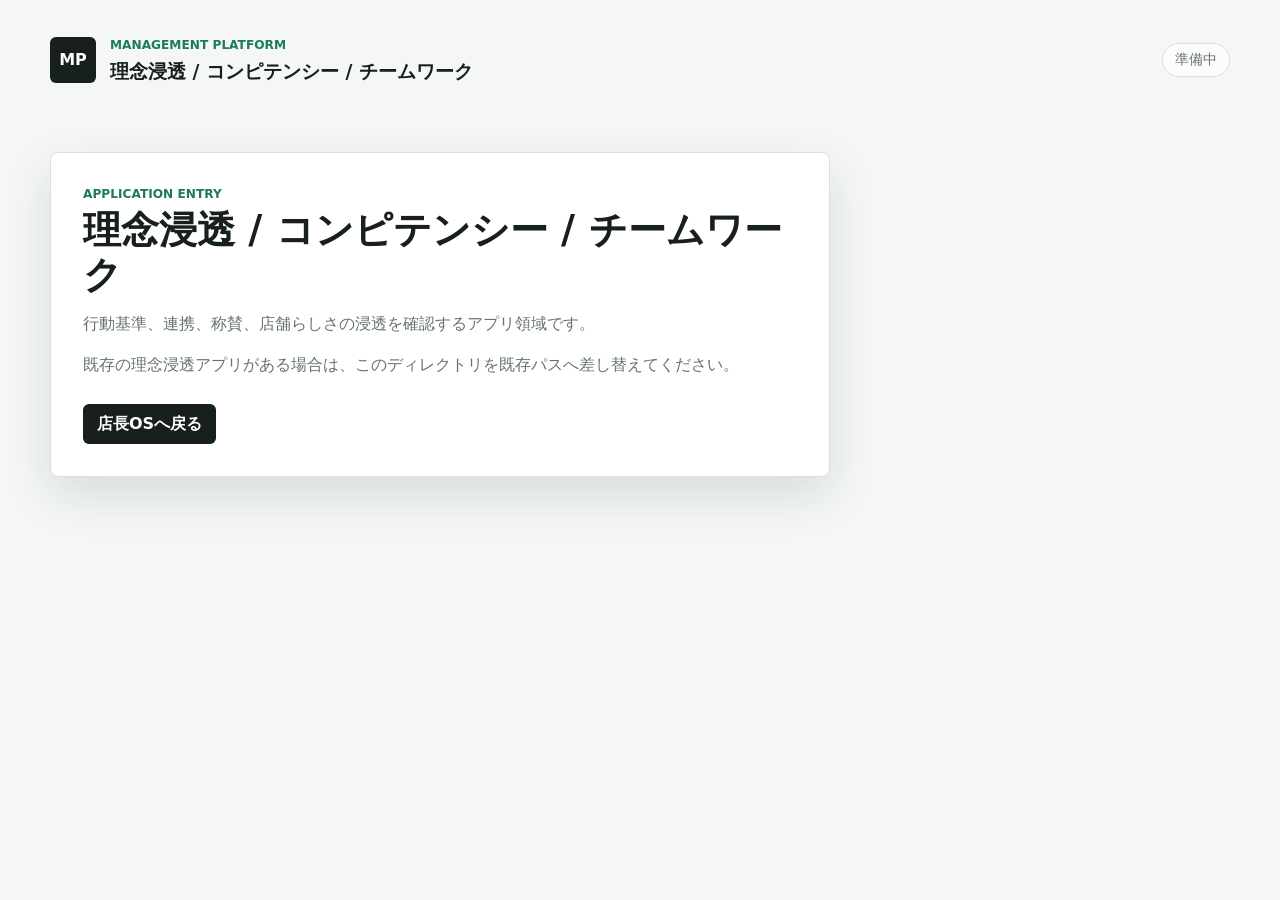
==== management-platform/culture/index.html @ fd696320 "Add files via upload" ====
﻿<!doctype html>
<html lang="ja">
  <head>
    <meta charset="utf-8" />
    <meta name="viewport" content="width=device-width, initial-scale=1" />
    <title>理念浸透 / コンピテンシー / チームワーク | 店長Management Platform</title>
    <link rel="stylesheet" href="../styles.css" />
  </head>
  <body>
    <div class="app-shell">
      <header class="topbar" aria-label="Management Platform header">
        <div class="brand-lockup">
          <span class="brand-mark" aria-hidden="true">MP</span>
          <div>
            <p class="eyebrow">Management Platform</p>
            <h1>理念浸透 / コンピテンシー / チームワーク</h1>
          </div>
        </div>
        <div class="context-panel" aria-label="店舗コンテキスト">
          <span>準備中</span>
        </div>
      </header>

      <main>
        <section class="placeholder-page" aria-labelledby="placeholder-title">
          <p class="eyebrow">Application Entry</p>
          <h2 id="placeholder-title">理念浸透 / コンピテンシー / チームワーク</h2>
          <p>行動基準、連携、称賛、店舗らしさの浸透を確認するアプリ領域です。</p>
          <p>既存の理念浸透アプリがある場合は、このディレクトリを既存パスへ差し替えてください。</p>
          <a class="back-link" href="../">店長OSへ戻る</a>
        </section>
      </main>
    </div>
  </body>
</html>
---- management-platform/styles.css ----
﻿:root {
  --page: #f4f6f8;
  --surface: #ffffff;
  --surface-soft: #eef3f1;
  --ink: #17201c;
  --muted: #66736d;
  --line: #d9e0dc;
  --green: #1d7a5c;
  --blue: #2868a8;
  --amber: #a96612;
  --red: #b24532;
  --shadow: 0 18px 48px rgba(23, 32, 28, 0.12);
}

* { box-sizing: border-box; }
html { scroll-behavior: smooth; }
body {
  margin: 0;
  background: var(--page);
  color: var(--ink);
  font-family: "Hiragino Sans", "Yu Gothic", "Meiryo", system-ui, -apple-system, BlinkMacSystemFont, "Segoe UI", sans-serif;
  line-height: 1.6;
}
a { color: inherit; }

.skip-link {
  left: 16px;
  position: absolute;
  top: -48px;
  z-index: 20;
  background: var(--ink);
  color: white;
  padding: 10px 14px;
  border-radius: 4px;
}
.skip-link:focus { top: 16px; }

.app-shell {
  width: min(1180px, calc(100% - 32px));
  margin: 0 auto;
  padding: 24px 0 56px;
}

.topbar {
  min-height: 72px;
  display: flex;
  align-items: center;
  justify-content: space-between;
  gap: 16px;
}
.brand-lockup { display: flex; align-items: center; gap: 14px; }
.brand-mark {
  width: 46px;
  height: 46px;
  display: inline-grid;
  place-items: center;
  border-radius: 6px;
  background: var(--ink);
  color: white;
  font-weight: 800;
  letter-spacing: 0;
}
.eyebrow {
  margin: 0 0 4px;
  color: var(--green);
  font-size: 0.76rem;
  font-weight: 800;
  letter-spacing: 0;
  text-transform: uppercase;
}
h1, h2, h3, p { margin-top: 0; }
h1 { margin-bottom: 0; font-size: 1.18rem; line-height: 1.25; }
.context-panel { display: flex; align-items: center; gap: 10px; color: var(--muted); font-size: 0.9rem; }
.context-panel span {
  min-height: 34px;
  display: inline-flex;
  align-items: center;
  border: 1px solid var(--line);
  border-radius: 999px;
  background: rgba(255, 255, 255, 0.72);
  padding: 0 12px;
}

.hero {
  display: grid;
  grid-template-columns: minmax(0, 1fr) minmax(300px, 420px);
  gap: 28px;
  align-items: stretch;
  margin-top: 28px;
  padding: 40px;
  border: 1px solid var(--line);
  border-radius: 8px;
  background:
    linear-gradient(120deg, rgba(255, 255, 255, 0.98), rgba(238, 243, 241, 0.88)),
    repeating-linear-gradient(90deg, rgba(29, 122, 92, 0.08) 0 1px, transparent 1px 64px);
  box-shadow: var(--shadow);
}
.hero-copy { max-width: 720px; }
.hero h2 { margin-bottom: 14px; font-size: 4.2rem; line-height: 1.05; letter-spacing: 0; }
.hero p:not(.eyebrow) { max-width: 640px; margin-bottom: 0; color: var(--muted); font-size: 1.05rem; }
.today-board { display: grid; grid-template-columns: 1fr; gap: 12px; align-content: center; }
.today-board > div {
  min-height: 92px;
  display: flex;
  align-items: center;
  justify-content: space-between;
  gap: 16px;
  border: 1px solid var(--line);
  border-radius: 8px;
  background: var(--surface);
  padding: 18px;
}
.metric-label { color: var(--muted); font-size: 0.82rem; font-weight: 700; }
.today-board strong { font-size: 1.5rem; }

.quick-actions { display: flex; flex-wrap: wrap; gap: 10px; margin: 18px 0 34px; }
.quick-actions a, .card-link {
  min-height: 40px;
  display: inline-flex;
  align-items: center;
  justify-content: center;
  border-radius: 6px;
  font-weight: 800;
  text-decoration: none;
}
.quick-actions a { border: 1px solid var(--line); background: var(--surface); padding: 0 14px; color: var(--muted); }
.quick-actions a:hover, .quick-actions a:focus-visible { color: var(--ink); border-color: #a9b7b0; }

.section-heading { margin-bottom: 16px; }
.section-heading h2, .focus-band h2, .integration-note h2 { margin-bottom: 0; font-size: 1.45rem; line-height: 1.25; }
.domain-grid { display: grid; grid-template-columns: repeat(4, minmax(0, 1fr)); gap: 16px; }
.domain-card {
  min-height: 430px;
  display: flex;
  flex-direction: column;
  border: 1px solid var(--line);
  border-radius: 8px;
  background: var(--surface);
  padding: 20px;
}
.domain-card[data-status="risk"] { border-top: 4px solid var(--red); }
.domain-card[data-status="watch"] { border-top: 4px solid var(--amber); }
.domain-card[data-status="steady"] { border-top: 4px solid var(--green); }
.card-topline { display: flex; align-items: center; justify-content: space-between; gap: 12px; margin-bottom: 18px; }
.domain-icon { width: 38px; height: 38px; display: inline-block; border-radius: 8px; position: relative; background: var(--surface-soft); }
.domain-icon::after { content: ""; position: absolute; inset: 10px; border-radius: 4px; }
.domain-icon.sales::after { background: var(--amber); clip-path: polygon(0 70%, 28% 46%, 46% 58%, 100% 0, 100% 100%, 0 100%); }
.domain-icon.growth::after { background: var(--green); border-radius: 999px 999px 4px 999px; transform: rotate(-18deg); }
.domain-icon.retention::after { border: 3px solid var(--red); }
.domain-icon.culture::after { background: var(--blue); clip-path: polygon(50% 0, 100% 34%, 82% 100%, 18% 100%, 0 34%); }
.status-chip { min-height: 28px; display: inline-flex; align-items: center; border-radius: 999px; background: var(--surface-soft); color: var(--ink); padding: 0 10px; font-size: 0.78rem; font-weight: 800; }
.domain-card h3 { margin-bottom: 10px; font-size: 1.22rem; line-height: 1.35; }
.domain-card p { color: var(--muted); font-size: 0.94rem; }
.card-metrics { display: grid; gap: 10px; margin: auto 0 18px; }
.card-metrics div { border-top: 1px solid var(--line); padding-top: 10px; }
.card-metrics dt { color: var(--muted); font-size: 0.78rem; font-weight: 800; }
.card-metrics dd { margin: 2px 0 0; font-size: 0.92rem; font-weight: 700; }
.card-link { width: 100%; margin-top: auto; background: var(--ink); color: white; padding: 0 14px; }
.card-link:hover, .card-link:focus-visible { background: #2d3933; }

.focus-band, .integration-note { margin-top: 28px; border: 1px solid var(--line); border-radius: 8px; background: var(--surface); padding: 24px; }
.focus-band { display: grid; grid-template-columns: 260px minmax(0, 1fr); gap: 24px; }
.focus-list { display: grid; gap: 10px; margin: 0; padding-left: 22px; }
.focus-list li { padding-left: 4px; font-weight: 700; }
.integration-note p:not(.eyebrow) { max-width: 840px; margin-bottom: 0; color: var(--muted); }

@media (max-width: 980px) {
  .hero, .focus-band { grid-template-columns: 1fr; }
  .domain-grid { grid-template-columns: repeat(2, minmax(0, 1fr)); }
  .hero h2 { font-size: 3.1rem; }
}
@media (max-width: 640px) {
  .app-shell { width: min(100% - 20px, 1180px); padding-top: 12px; }
  .topbar, .context-panel { align-items: flex-start; flex-direction: column; }
  .context-panel { width: 100%; gap: 8px; }
  .context-panel span { width: 100%; }
  .hero { margin-top: 18px; padding: 24px 18px; }
  .hero h2 { font-size: 2.25rem; }
  .domain-grid { grid-template-columns: 1fr; }
  .domain-card { min-height: auto; }
}

.placeholder-page {
  max-width: 780px;
  margin-top: 56px;
  border: 1px solid var(--line);
  border-radius: 8px;
  background: var(--surface);
  padding: 32px;
  box-shadow: var(--shadow);
}
.placeholder-page h2 {
  margin-bottom: 14px;
  font-size: 2.4rem;
  line-height: 1.15;
  letter-spacing: 0;
}
.placeholder-page p:not(.eyebrow) {
  color: var(--muted);
}
.back-link {
  min-height: 40px;
  display: inline-flex;
  align-items: center;
  justify-content: center;
  margin-top: 10px;
  border-radius: 6px;
  background: var(--ink);
  color: white;
  font-weight: 800;
  padding: 0 14px;
  text-decoration: none;
}
.back-link:hover,
.back-link:focus-visible {
  background: #2d3933;
}
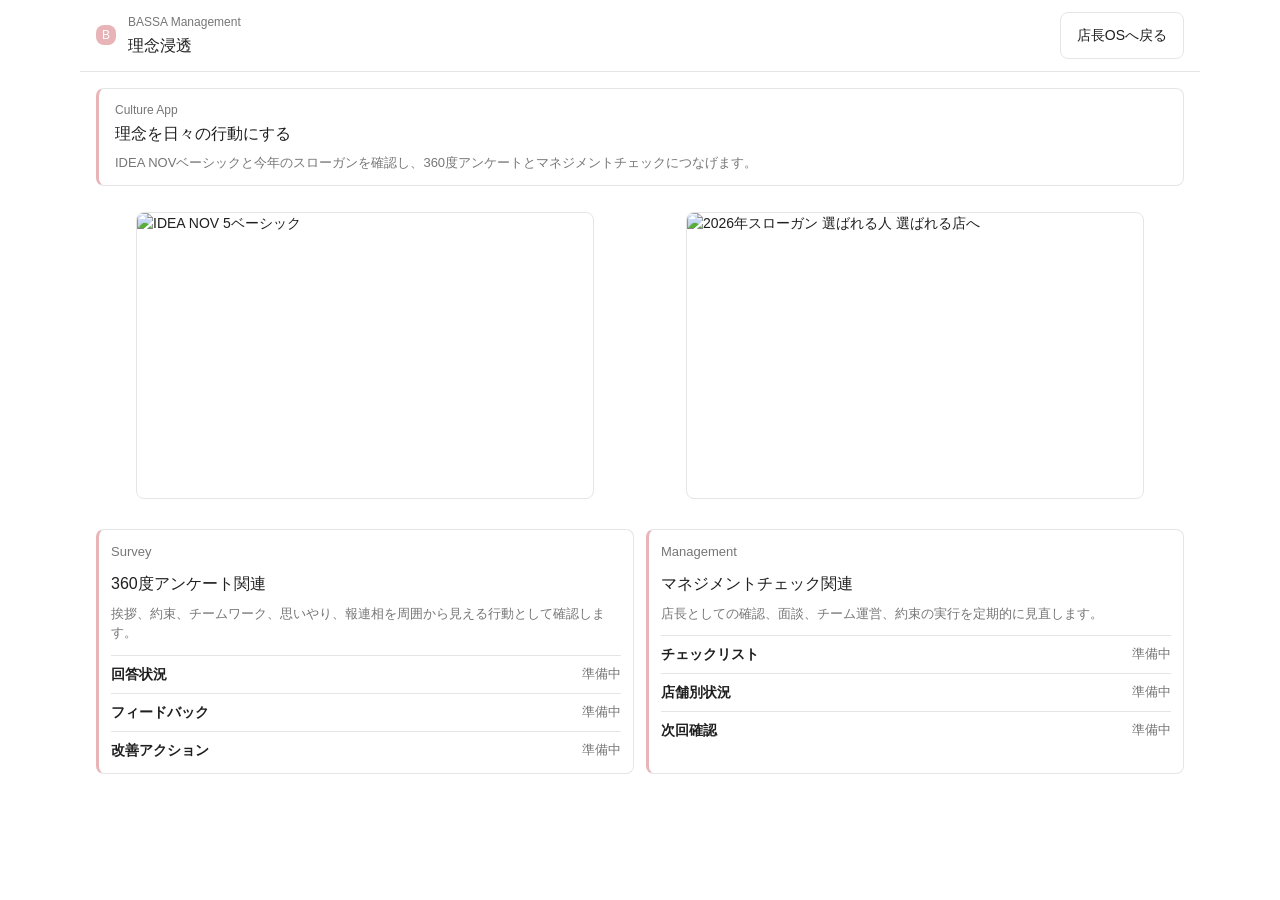
==== commit e62e2e99: "Update management-platform/culture/index.html" ====
--- a/management-platform/culture/index.html
+++ b/management-platform/culture/index.html
@@ -3,31 +3,64 @@
   <head>
     <meta charset="utf-8" />
     <meta name="viewport" content="width=device-width, initial-scale=1" />
-    <title>理念浸透 / コンピテンシー / チームワーク | 店長Management Platform</title>
+    <title>理念浸透 | 店長Management Platform</title>
+    <meta name="description" content="IDEA NOVベーシック、2026年スローガン、360度アンケート、マネジメントチェックを確認する理念浸透アプリ" />
     <link rel="stylesheet" href="../styles.css" />
   </head>
   <body>
+    <a class="skip-link" href="#culture-main">メインへ移動</a>
     <div class="app-shell">
-      <header class="topbar" aria-label="Management Platform header">
+      <header class="topbar" aria-label="理念浸透 header">
         <div class="brand-lockup">
-          <span class="brand-mark" aria-hidden="true">MP</span>
+          <span class="brand-mark" aria-hidden="true">B</span>
           <div>
-            <p class="eyebrow">Management Platform</p>
-            <h1>理念浸透 / コンピテンシー / チームワーク</h1>
+            <p class="eyebrow">BASSA Management</p>
+            <h1>理念浸透</h1>
           </div>
         </div>
-        <div class="context-panel" aria-label="店舗コンテキスト">
-          <span>準備中</span>
-        </div>
+        <a class="button-secondary" href="../">店長OSへ戻る</a>
       </header>
 
-      <main>
-        <section class="placeholder-page" aria-labelledby="placeholder-title">
-          <p class="eyebrow">Application Entry</p>
-          <h2 id="placeholder-title">理念浸透 / コンピテンシー / チームワーク</h2>
-          <p>行動基準、連携、称賛、店舗らしさの浸透を確認するアプリ領域です。</p>
-          <p>既存の理念浸透アプリがある場合は、このディレクトリを既存パスへ差し替えてください。</p>
-          <a class="back-link" href="../">店長OSへ戻る</a>
+      <main id="culture-main">
+        <section class="control-panel" aria-labelledby="culture-title">
+          <div>
+            <p class="eyebrow">Culture App</p>
+            <h2 id="culture-title">理念を日々の行動にする</h2>
+            <p>IDEA NOVベーシックと今年のスローガンを確認し、360度アンケートとマネジメントチェックにつなげます。</p>
+          </div>
+        </section>
+
+        <section class="culture-hero" aria-label="理念画像">
+          <figure class="image-panel">
+            <img src="../assets/ideanov-basic.png" alt="IDEA NOV 5ベーシック" />
+          </figure>
+          <figure class="image-panel">
+            <img src="../assets/slogan-2026.png" alt="2026年スローガン 選ばれる人 選ばれる店へ" />
+          </figure>
+        </section>
+
+        <section class="culture-grid" aria-label="理念浸透メニュー">
+          <article class="culture-panel">
+            <p class="eyebrow">Survey</p>
+            <h2>360度アンケート関連</h2>
+            <p>挨拶、約束、チームワーク、思いやり、報連相を周囲から見える行動として確認します。</p>
+            <ul class="action-list">
+              <li><strong>回答状況</strong><span>準備中</span></li>
+              <li><strong>フィードバック</strong><span>準備中</span></li>
+              <li><strong>改善アクション</strong><span>準備中</span></li>
+            </ul>
+          </article>
+
+          <article class="culture-panel">
+            <p class="eyebrow">Management</p>
+            <h2>マネジメントチェック関連</h2>
+            <p>店長としての確認、面談、チーム運営、約束の実行を定期的に見直します。</p>
+            <ul class="action-list">
+              <li><strong>チェックリスト</strong><span>準備中</span></li>
+              <li><strong>店舗別状況</strong><span>準備中</span></li>
+              <li><strong>次回確認</strong><span>準備中</span></li>
+            </ul>
+          </article>
         </section>
       </main>
     </div>
--- a/management-platform/styles.css
+++ b/management-platform/styles.css
@@ -1,217 +1,334 @@
 ﻿:root {
-  --page: #f4f6f8;
-  --surface: #ffffff;
-  --surface-soft: #eef3f1;
-  --ink: #17201c;
-  --muted: #66736d;
-  --line: #d9e0dc;
-  --green: #1d7a5c;
-  --blue: #2868a8;
-  --amber: #a96612;
-  --red: #b24532;
-  --shadow: 0 18px 48px rgba(23, 32, 28, 0.12);
+  --bg-primary: #ffffff;
+  --text-primary: #1f1f1f;
+  --text-secondary: #767676;
+  --color-bassa: #e8b4b8;
+  --color-bassa-hover: #d9959f;
+  --color-alert: #ff3b30;
+  --color-success: #34c759;
+  --border-light: #e5e5e5;
+  --surface-soft: #f9f9f9;
+  --button-soft: #f0f0f0;
+  --spacing-xs: 4px;
+  --spacing-sm: 8px;
+  --spacing-md: 12px;
+  --spacing-lg: 16px;
+  --spacing-xl: 24px;
+  --radius-md: 8px;
 }
 
 * { box-sizing: border-box; }
 html { scroll-behavior: smooth; }
 body {
   margin: 0;
-  background: var(--page);
-  color: var(--ink);
-  font-family: "Hiragino Sans", "Yu Gothic", "Meiryo", system-ui, -apple-system, BlinkMacSystemFont, "Segoe UI", sans-serif;
-  line-height: 1.6;
+  background: var(--bg-primary);
+  color: var(--text-primary);
+  font-family: -apple-system, BlinkMacSystemFont, "Segoe UI", Roboto, "Noto Sans JP", sans-serif;
+  font-size: 14px;
+  line-height: 1.5;
 }
 a { color: inherit; }
 
 .skip-link {
-  left: 16px;
+  left: var(--spacing-lg);
   position: absolute;
   top: -48px;
   z-index: 20;
-  background: var(--ink);
-  color: white;
-  padding: 10px 14px;
-  border-radius: 4px;
-}
-.skip-link:focus { top: 16px; }
+  background: var(--color-bassa);
+  color: #ffffff;
+  padding: var(--spacing-md) var(--spacing-lg);
+  border-radius: var(--radius-md);
+}
+.skip-link:focus { top: var(--spacing-lg); }
 
 .app-shell {
-  width: min(1180px, calc(100% - 32px));
+  width: min(1120px, 100%);
   margin: 0 auto;
-  padding: 24px 0 56px;
+  padding: var(--spacing-lg);
 }
 
 .topbar {
-  min-height: 72px;
-  display: flex;
-  align-items: center;
-  justify-content: space-between;
-  gap: 16px;
-}
-.brand-lockup { display: flex; align-items: center; gap: 14px; }
+  min-height: 56px;
+  position: sticky;
+  top: 0;
+  z-index: 10;
+  display: flex;
+  align-items: center;
+  justify-content: space-between;
+  gap: var(--spacing-md);
+  margin: calc(var(--spacing-lg) * -1) calc(var(--spacing-lg) * -1) var(--spacing-lg);
+  padding: var(--spacing-md) var(--spacing-lg);
+  background: var(--bg-primary);
+  border-bottom: 1px solid var(--border-light);
+}
+.brand-lockup { display: flex; align-items: center; gap: var(--spacing-md); }
 .brand-mark {
-  width: 46px;
-  height: 46px;
+  width: 20px;
+  height: 20px;
   display: inline-grid;
   place-items: center;
-  border-radius: 6px;
-  background: var(--ink);
-  color: white;
-  font-weight: 800;
-  letter-spacing: 0;
+  border-radius: var(--radius-md);
+  background: var(--color-bassa);
+  color: #ffffff;
+  font-size: 12px;
+  font-weight: 500;
 }
 .eyebrow {
-  margin: 0 0 4px;
-  color: var(--green);
-  font-size: 0.76rem;
-  font-weight: 800;
-  letter-spacing: 0;
-  text-transform: uppercase;
+  margin: 0 0 var(--spacing-xs);
+  color: var(--text-secondary);
+  font-size: 12px;
+  font-weight: 400;
 }
 h1, h2, h3, p { margin-top: 0; }
-h1 { margin-bottom: 0; font-size: 1.18rem; line-height: 1.25; }
-.context-panel { display: flex; align-items: center; gap: 10px; color: var(--muted); font-size: 0.9rem; }
-.context-panel span {
-  min-height: 34px;
+h1, h2 { margin-bottom: 0; font-size: 16px; font-weight: 500; line-height: 1.4; }
+h3 { margin: 0; font-size: 15px; font-weight: 500; line-height: 1.4; }
+.header-status span {
+  min-height: 32px;
   display: inline-flex;
   align-items: center;
-  border: 1px solid var(--line);
-  border-radius: 999px;
-  background: rgba(255, 255, 255, 0.72);
-  padding: 0 12px;
-}
-
-.hero {
-  display: grid;
-  grid-template-columns: minmax(0, 1fr) minmax(300px, 420px);
-  gap: 28px;
-  align-items: stretch;
-  margin-top: 28px;
-  padding: 40px;
-  border: 1px solid var(--line);
-  border-radius: 8px;
-  background:
-    linear-gradient(120deg, rgba(255, 255, 255, 0.98), rgba(238, 243, 241, 0.88)),
-    repeating-linear-gradient(90deg, rgba(29, 122, 92, 0.08) 0 1px, transparent 1px 64px);
-  box-shadow: var(--shadow);
-}
-.hero-copy { max-width: 720px; }
-.hero h2 { margin-bottom: 14px; font-size: 4.2rem; line-height: 1.05; letter-spacing: 0; }
-.hero p:not(.eyebrow) { max-width: 640px; margin-bottom: 0; color: var(--muted); font-size: 1.05rem; }
-.today-board { display: grid; grid-template-columns: 1fr; gap: 12px; align-content: center; }
-.today-board > div {
-  min-height: 92px;
-  display: flex;
-  align-items: center;
-  justify-content: space-between;
-  gap: 16px;
-  border: 1px solid var(--line);
-  border-radius: 8px;
-  background: var(--surface);
-  padding: 18px;
-}
-.metric-label { color: var(--muted); font-size: 0.82rem; font-weight: 700; }
-.today-board strong { font-size: 1.5rem; }
-
-.quick-actions { display: flex; flex-wrap: wrap; gap: 10px; margin: 18px 0 34px; }
-.quick-actions a, .card-link {
-  min-height: 40px;
+  border: 1px solid var(--border-light);
+  border-radius: var(--radius-md);
+  background: var(--surface-soft);
+  color: var(--text-secondary);
+  padding: 6px var(--spacing-md);
+  font-size: 13px;
+}
+
+.control-panel {
+  display: grid;
+  grid-template-columns: minmax(0, 1fr) 280px;
+  gap: var(--spacing-md);
+  align-items: end;
+  margin-bottom: var(--spacing-md);
+  padding: var(--spacing-md) var(--spacing-lg);
+  border: 1px solid var(--border-light);
+  border-left: 3px solid var(--color-bassa);
+  border-radius: var(--radius-md);
+  background: var(--bg-primary);
+}
+.control-panel p:not(.eyebrow) {
+  margin: var(--spacing-sm) 0 0;
+  color: var(--text-secondary);
+  font-size: 13px;
+}
+.store-select-wrap {
+  display: grid;
+  gap: var(--spacing-xs);
+  color: var(--text-secondary);
+  font-size: 12px;
+}
+select {
+  width: 100%;
+  min-height: 44px;
+  border: 1px solid var(--border-light);
+  border-radius: var(--radius-md);
+  background: var(--bg-primary);
+  color: var(--text-primary);
+  font: inherit;
+  padding: 8px var(--spacing-md);
+}
+select:disabled { background: var(--surface-soft); color: var(--text-secondary); }
+
+.app-launch {
+  display: grid;
+  grid-template-columns: repeat(4, minmax(0, 1fr));
+  gap: var(--spacing-md);
+  margin-bottom: var(--spacing-lg);
+}
+.launch-card {
+  min-height: 84px;
+  display: flex;
+  flex-direction: column;
+  justify-content: space-between;
+  border: 1px solid var(--border-light);
+  border-radius: var(--radius-md);
+  background: var(--surface-soft);
+  padding: var(--spacing-md);
+  text-decoration: none;
+}
+.launch-card span {
+  color: var(--text-secondary);
+  font-size: 13px;
+  font-weight: 400;
+}
+.launch-card strong {
+  color: var(--text-primary);
+  font-size: 14px;
+  font-weight: 500;
+}
+.launch-card:hover, .launch-card:focus-visible {
+  border-color: var(--color-bassa);
+  background: #fffafa;
+}
+
+.score-section {
+  display: grid;
+  gap: var(--spacing-md);
+}
+.section-heading {
+  display: flex;
+  align-items: end;
+  justify-content: space-between;
+  gap: var(--spacing-md);
+  border-bottom: 1px solid var(--border-light);
+  padding-bottom: var(--spacing-sm);
+}
+.section-heading p:last-child {
+  margin: 0;
+  color: var(--text-secondary);
+  font-size: 13px;
+}
+
+.score-grid {
+  display: grid;
+  grid-template-columns: repeat(2, minmax(0, 1fr));
+  gap: var(--spacing-md);
+}
+.score-card {
+  display: flex;
+  flex-direction: column;
+  border: 1px solid var(--border-light);
+  border-radius: var(--radius-md);
+  background: var(--bg-primary);
+}
+.score-card[data-domain="sales"] { border-top: 3px solid var(--color-bassa); }
+.score-card[data-domain="training"] { border-top: 3px solid var(--color-success); }
+.score-card[data-domain="retention"] { border-top: 3px solid var(--color-alert); }
+.score-card[data-domain="culture"] { border-top: 3px solid var(--color-bassa); }
+.card-heading {
+  display: flex;
+  align-items: center;
+  justify-content: space-between;
+  gap: var(--spacing-md);
+  padding: var(--spacing-md);
+  border-bottom: 1px solid var(--border-light);
+}
+.card-heading span {
+  color: var(--text-secondary);
+  font-size: 12px;
+}
+.score-list {
+  display: grid;
+  margin: 0;
+}
+.score-list div {
+  min-height: 44px;
+  display: flex;
+  align-items: center;
+  justify-content: space-between;
+  gap: var(--spacing-md);
+  padding: var(--spacing-md);
+  border-bottom: 1px solid var(--border-light);
+}
+.score-list div:last-child { border-bottom: none; }
+.score-list dt {
+  color: var(--text-primary);
+  font-size: 14px;
+  font-weight: 400;
+}
+.score-list dd {
+  min-width: 64px;
+  margin: 0;
+  color: var(--text-primary);
+  font-size: 18px;
+  font-weight: 500;
+  line-height: 1.2;
+  text-align: right;
+}
+.score-list dd[data-state="empty"] {
+  color: var(--text-secondary);
+  font-size: 14px;
+  font-weight: 400;
+}
+.score-list dd[data-trend="good"] { color: var(--color-success); }
+.score-list dd[data-trend="alert"] { color: var(--color-alert); }
+
+.culture-hero {
+  display: grid;
+  grid-template-columns: 1fr 1fr;
+  gap: var(--spacing-md);
+  margin-bottom: var(--spacing-lg);
+}
+.image-panel {
+  border: 1px solid var(--border-light);
+  border-radius: var(--radius-md);
+  background: var(--bg-primary);
+  overflow: hidden;
+}
+.image-panel img {
+  width: 100%;
+  height: 100%;
+  display: block;
+  aspect-ratio: 16 / 10;
+  object-fit: cover;
+}
+.culture-grid {
+  display: grid;
+  grid-template-columns: repeat(2, minmax(0, 1fr));
+  gap: var(--spacing-md);
+}
+.culture-panel {
+  border: 1px solid var(--border-light);
+  border-left: 3px solid var(--color-bassa);
+  border-radius: var(--radius-md);
+  background: var(--bg-primary);
+  padding: var(--spacing-md);
+}
+.culture-panel h2 { margin-bottom: var(--spacing-sm); }
+.culture-panel p { margin-bottom: var(--spacing-md); color: var(--text-secondary); font-size: 13px; }
+.action-list {
+  display: grid;
+  gap: var(--spacing-sm);
+  margin: 0;
+  padding: 0;
+  list-style: none;
+}
+.action-list li {
+  display: flex;
+  justify-content: space-between;
+  gap: var(--spacing-md);
+  border-top: 1px solid var(--border-light);
+  padding-top: var(--spacing-sm);
+}
+.action-list span { color: var(--text-secondary); font-size: 13px; }
+.button-secondary {
+  min-height: 44px;
   display: inline-flex;
   align-items: center;
   justify-content: center;
-  border-radius: 6px;
-  font-weight: 800;
+  border: 1px solid var(--border-light);
+  border-radius: var(--radius-md);
+  background: #ffffff;
+  color: var(--text-primary);
+  padding: 12px 16px;
+  font-size: 14px;
+  font-weight: 500;
   text-decoration: none;
 }
-.quick-actions a { border: 1px solid var(--line); background: var(--surface); padding: 0 14px; color: var(--muted); }
-.quick-actions a:hover, .quick-actions a:focus-visible { color: var(--ink); border-color: #a9b7b0; }
-
-.section-heading { margin-bottom: 16px; }
-.section-heading h2, .focus-band h2, .integration-note h2 { margin-bottom: 0; font-size: 1.45rem; line-height: 1.25; }
-.domain-grid { display: grid; grid-template-columns: repeat(4, minmax(0, 1fr)); gap: 16px; }
-.domain-card {
-  min-height: 430px;
-  display: flex;
-  flex-direction: column;
-  border: 1px solid var(--line);
-  border-radius: 8px;
-  background: var(--surface);
-  padding: 20px;
-}
-.domain-card[data-status="risk"] { border-top: 4px solid var(--red); }
-.domain-card[data-status="watch"] { border-top: 4px solid var(--amber); }
-.domain-card[data-status="steady"] { border-top: 4px solid var(--green); }
-.card-topline { display: flex; align-items: center; justify-content: space-between; gap: 12px; margin-bottom: 18px; }
-.domain-icon { width: 38px; height: 38px; display: inline-block; border-radius: 8px; position: relative; background: var(--surface-soft); }
-.domain-icon::after { content: ""; position: absolute; inset: 10px; border-radius: 4px; }
-.domain-icon.sales::after { background: var(--amber); clip-path: polygon(0 70%, 28% 46%, 46% 58%, 100% 0, 100% 100%, 0 100%); }
-.domain-icon.growth::after { background: var(--green); border-radius: 999px 999px 4px 999px; transform: rotate(-18deg); }
-.domain-icon.retention::after { border: 3px solid var(--red); }
-.domain-icon.culture::after { background: var(--blue); clip-path: polygon(50% 0, 100% 34%, 82% 100%, 18% 100%, 0 34%); }
-.status-chip { min-height: 28px; display: inline-flex; align-items: center; border-radius: 999px; background: var(--surface-soft); color: var(--ink); padding: 0 10px; font-size: 0.78rem; font-weight: 800; }
-.domain-card h3 { margin-bottom: 10px; font-size: 1.22rem; line-height: 1.35; }
-.domain-card p { color: var(--muted); font-size: 0.94rem; }
-.card-metrics { display: grid; gap: 10px; margin: auto 0 18px; }
-.card-metrics div { border-top: 1px solid var(--line); padding-top: 10px; }
-.card-metrics dt { color: var(--muted); font-size: 0.78rem; font-weight: 800; }
-.card-metrics dd { margin: 2px 0 0; font-size: 0.92rem; font-weight: 700; }
-.card-link { width: 100%; margin-top: auto; background: var(--ink); color: white; padding: 0 14px; }
-.card-link:hover, .card-link:focus-visible { background: #2d3933; }
-
-.focus-band, .integration-note { margin-top: 28px; border: 1px solid var(--line); border-radius: 8px; background: var(--surface); padding: 24px; }
-.focus-band { display: grid; grid-template-columns: 260px minmax(0, 1fr); gap: 24px; }
-.focus-list { display: grid; gap: 10px; margin: 0; padding-left: 22px; }
-.focus-list li { padding-left: 4px; font-weight: 700; }
-.integration-note p:not(.eyebrow) { max-width: 840px; margin-bottom: 0; color: var(--muted); }
-
-@media (max-width: 980px) {
-  .hero, .focus-band { grid-template-columns: 1fr; }
-  .domain-grid { grid-template-columns: repeat(2, minmax(0, 1fr)); }
-  .hero h2 { font-size: 3.1rem; }
-}
-@media (max-width: 640px) {
-  .app-shell { width: min(100% - 20px, 1180px); padding-top: 12px; }
-  .topbar, .context-panel { align-items: flex-start; flex-direction: column; }
-  .context-panel { width: 100%; gap: 8px; }
-  .context-panel span { width: 100%; }
-  .hero { margin-top: 18px; padding: 24px 18px; }
-  .hero h2 { font-size: 2.25rem; }
-  .domain-grid { grid-template-columns: 1fr; }
-  .domain-card { min-height: auto; }
+.button-secondary:hover, .button-secondary:focus-visible { background: var(--button-soft); }
+
+:focus-visible {
+  outline: none;
+  border-color: var(--color-bassa);
+  box-shadow: 0 0 0 2px rgba(232, 180, 184, 0.15);
+}
+
+@media (max-width: 900px) {
+  .app-launch { grid-template-columns: repeat(2, minmax(0, 1fr)); }
+}
+@media (max-width: 768px) {
+  .control-panel, .score-grid, .culture-hero, .culture-grid { grid-template-columns: 1fr; }
+}
+@media (max-width: 480px) {
+  .app-shell { padding: var(--spacing-md); }
+  .topbar {
+    align-items: flex-start;
+    flex-direction: column;
+    margin: calc(var(--spacing-md) * -1) calc(var(--spacing-md) * -1) var(--spacing-md);
+    padding: var(--spacing-md) var(--spacing-sm);
+  }
+  .header-status, .header-status span, .app-launch { width: 100%; }
+  .app-launch { grid-template-columns: 1fr; }
+  .control-panel { padding: var(--spacing-md); }
+  .section-heading { align-items: flex-start; flex-direction: column; }
 }
-
-.placeholder-page {
-  max-width: 780px;
-  margin-top: 56px;
-  border: 1px solid var(--line);
-  border-radius: 8px;
-  background: var(--surface);
-  padding: 32px;
-  box-shadow: var(--shadow);
-}
-.placeholder-page h2 {
-  margin-bottom: 14px;
-  font-size: 2.4rem;
-  line-height: 1.15;
-  letter-spacing: 0;
-}
-.placeholder-page p:not(.eyebrow) {
-  color: var(--muted);
-}
-.back-link {
-  min-height: 40px;
-  display: inline-flex;
-  align-items: center;
-  justify-content: center;
-  margin-top: 10px;
-  border-radius: 6px;
-  background: var(--ink);
-  color: white;
-  font-weight: 800;
-  padding: 0 14px;
-  text-decoration: none;
-}
-.back-link:hover,
-.back-link:focus-visible {
-  background: #2d3933;
-}
